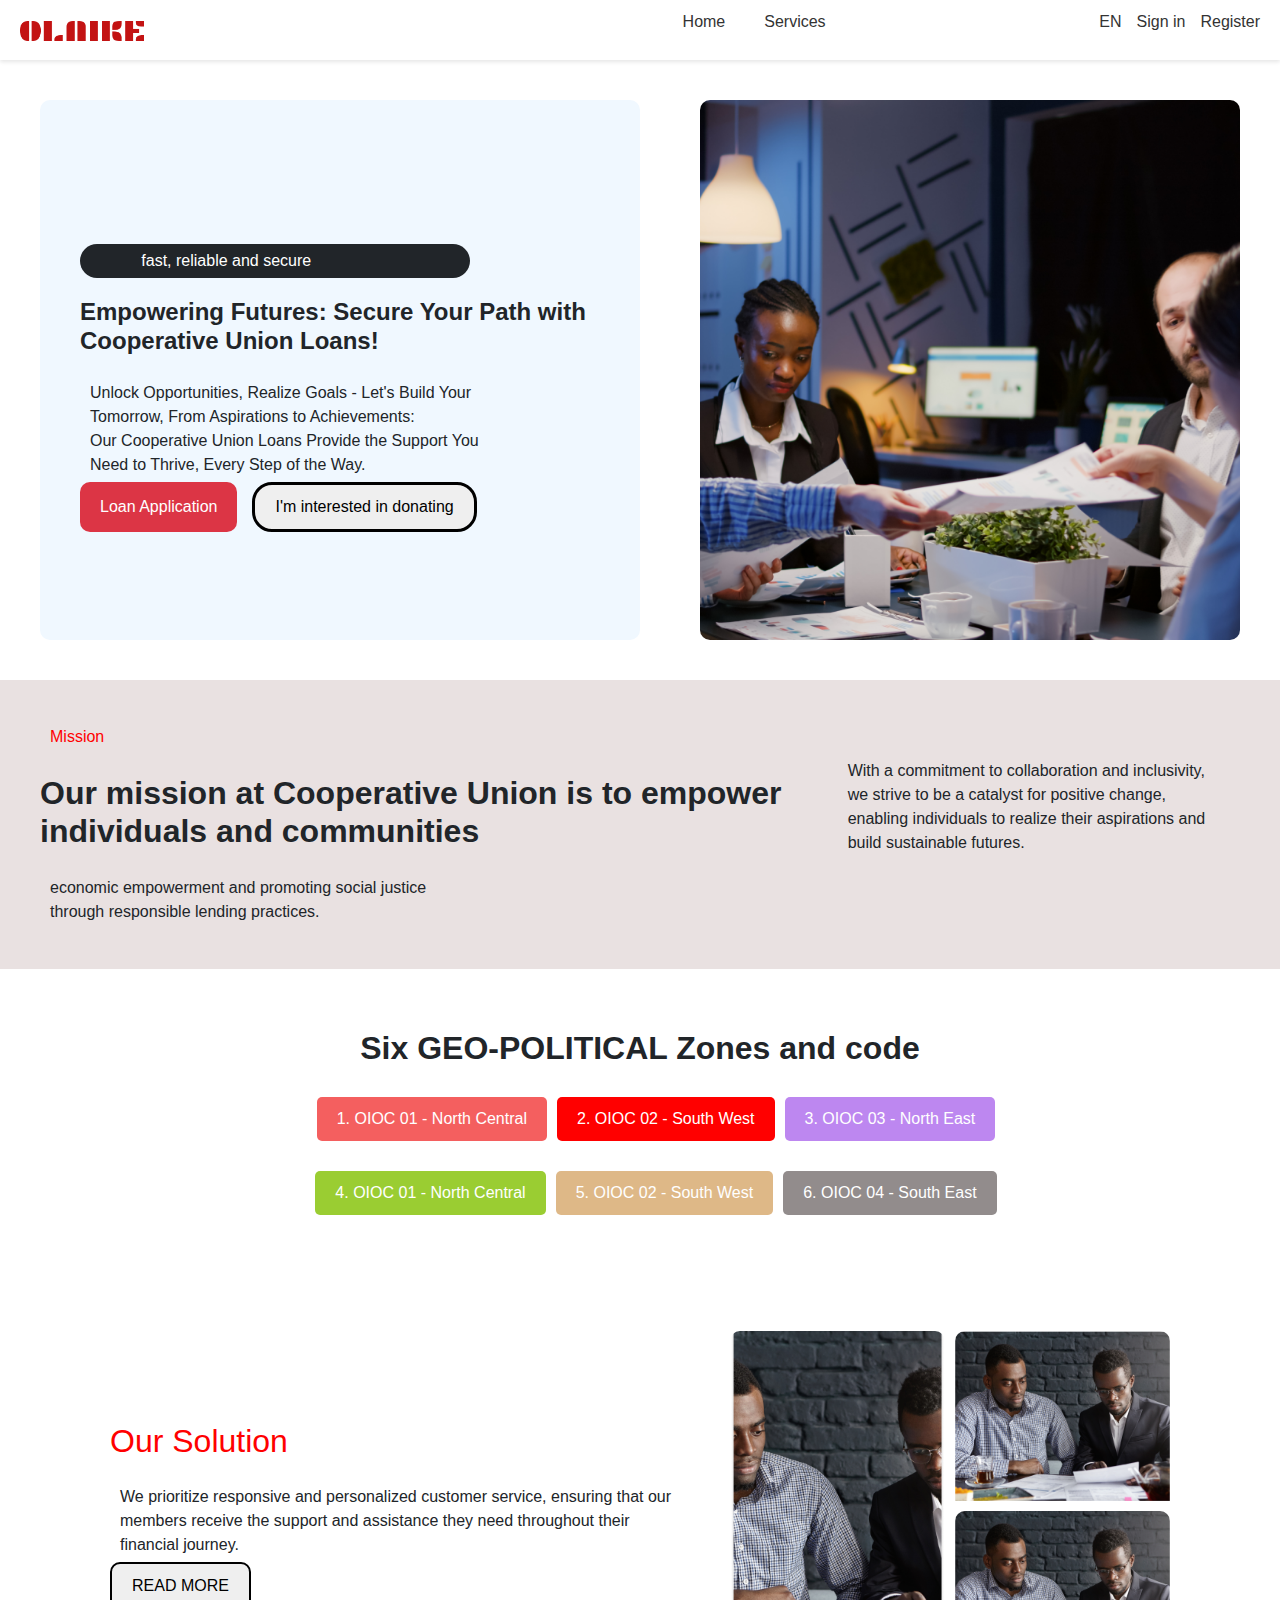
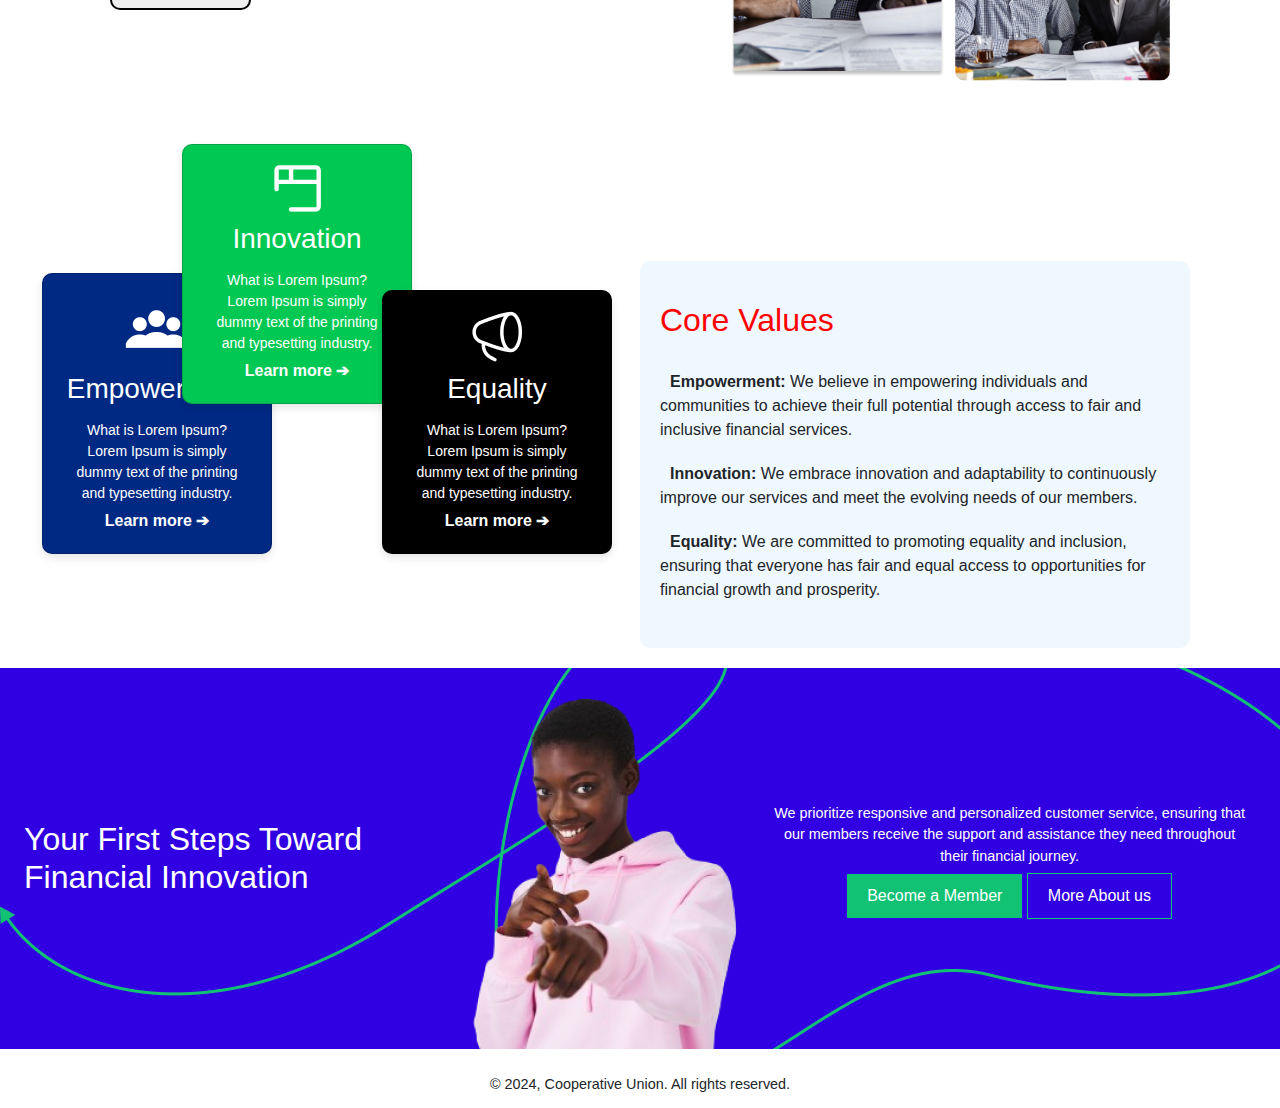
==== index.html @ 9600fcdb "Add files via upload" ====
<!DOCTYPE html>
<html lang="en">
<head>
    <meta charset="UTF-8">
    <meta name="viewport" content="width=device-width, initial-scale=1.0">
    <title>Cooperative Union</title>
    <link href="https://cdn.jsdelivr.net/npm/bootstrap@5.3.3/dist/css/bootstrap.min.css" rel="stylesheet" integrity="sha384-QWTKZyjpPEjISv5WaRU9OFeRpok6YctnYmDr5pNlyT2bRjXh0JMhjY6hW+ALEwIH" crossorigin="anonymous">
    <link rel="stylesheet" href="css/style.css">
</head>
<body>
     <header>
    <div class="logo"><img src="./images/OLAIKE.png" alt="" class="w-50"></div>
    <nav>
        <ul>
            <li style="margin-right: 24px;"><a href="index.html">Home</a></li>
            <li style="margin-right: 300px; width:20px;">
                <a href="#">Services</a>
                <ul class="dropdown" style="">
                    <li><a href="#">Weekly Thrift package</a></li>
                    <li><a href="#">Cooperative Society sorting up mentorship</a></li>
                    <li><a href="#">Cooperative account audit & Supervision</a></li>
                    <li><a href="#">Business & Marketing Strategic Service</a></li>
                    <li><a href="#">General Merchandise</a></li>
                    <li><a href="#">Recruiter Service</a></li>
                    <li><a href="#">Investment Packages</a></li>
                    <li><a href="#">BVN, NN Capturing & Validation Service</a></li>
                    <li><a href="#">POS TERMINAL enrollment Services</a></li>
                </ul>
            </li>
            <li><a href="#">EN</a></li>
            <li><a href="loan.html">Sign in</a></li>
            <li><a href="loan.html">Register</a></li>
        </ul>
    </nav>
    </header>

    <section class="hero">
        <div id="text-box">
            <div class="hero-text">
                <div class="top-bar d-flex bg-dark text-white justify-content-center align-items-center w-75">
                    <p>fast, reliable and secure</p>
                    <div class="d-flex w-25 justify-content-around align-items-center">
                        <img src="./images/Vector(2).png" alt="">
                        <img src="./images/Vector(3).png" alt="">
                        <img src="./images/Vector(4).png" alt="">
                    </div>
                </div>
                <h2>Empowering Futures: Secure Your Path with Cooperative Union Loans!</h2>
                <p>Unlock Opportunities, Realize Goals - Let's Build Your <br>Tomorrow,  From Aspirations to Achievements:<br> Our Cooperative Union Loans Provide the Support You <br>Need to Thrive, Every Step of the Way.</p>
                <div class="buttons">
                    <button>Loan Application</button>
                    <button>I'm interested in donating</button>
                </div>
            </div>
        </div>
        <div class="hero-image">
            <img src="./images/diverse-multiethnic-businesspeople-sharing-management-graphs-paperwork-overworking-office-meeting 1.png" alt="Hero Image">
        </div>
    </section>


    <section class="mission">
        <div><p style="color: red;">Mission</p></div>
            <div id="miss" style="display: flex;">
                    <div><h2 style="font-weight: bold; text-align: start;">Our mission at Cooperative Union is to empower individuals and communities </h2><p>economic empowerment and promoting social justice <br>through responsible lending practices.</p>
                </div>
                <div style="text-align: center; width: 50%;"    >
                    <p>With a commitment to collaboration and inclusivity, <br>we strive to be a catalyst for positive change,<br> enabling individuals to realize their aspirations and <br> build sustainable futures.</p>
                 <div>
                 </div>
    </section>

    <section class="geo-zones">
        <h2 style="font-weight:bolder ;">Six GEO-POLITICAL Zones and code</h2>
       <div id="rot"><ul>
        <li style="background-color: rgba(243, 84, 84, 0.938);color: white;">1. OIOC 01 - North Central</li>
        <li style="background-color: red;color: white;">2. OIOC 02 - South West</li>
        <li style="background-color: rgb(189, 135, 240); color: white;">3. OIOC 03 - North East</li></ul></div> 
            
           <div id="rut"   style="justify-content: space-between;"><ul><li style="background-color: yellowgreen; color: white;">4. OIOC 01 - North Central</li>
            <li style="background-color: burlywood; color: white;">5. OIOC 02 - South West</li>
            <li style="background-color: rgb(146, 140, 140);color: white;">6. OIOC 04 - South East</li>
        </ul></div> 
    </section>

    <section class="solution">
        <div class="container">
            <div class="text-section">
                <h2>Our Solution</h2>
                <p>We prioritize responsive and personalized customer service, ensuring that our members receive the support and assistance they need throughout their financial journey.</p>
                <button>READ MORE</button>
            </div>
            <div class="image-section">
                <img src="./images/two-young-african-american-executives-reviewing-financial-report 3.png" alt="Image 1">
               <div>
                <img id="grp" src="./images/two-young-african-american-executives-reviewing-financial-report 2.png" alt="Image 2">
                <img src="./images/two-young-african-american-executives-reviewing-financial-report 1.png" alt="Image 3">
            </div>
                
            </div>
    </section>
    
    <section class="core-values">
        <div class="container">
            <div class="cards-section">
                <div class="card empowerment">
                    <div class="icon"><img src="../images/flat-color-icons_conference-call.png"></div>
                    <h3>Empowerment</h3>
                    <p>What is Lorem Ipsum? Lorem Ipsum is simply dummy text of the printing and typesetting industry.</p>
                    <a href="#">Learn more ➔</a>
                </div>
                <div class="card innovation">
                    <div class="icon"><img src="./images/Vector (1).png"></div>
                    <h3>Innovation</h3>
                    <p>What is Lorem Ipsum? Lorem Ipsum is simply dummy text of the printing and typesetting industry.</p>
                    <a href="#">Learn more ➔</a>
                </div>
                <div class="card equality">
                    <div class="icon"><img src="./images/Group.png" alt=""></div>
                    <h3>Equality</h3>
                    <p>What is Lorem Ipsum? Lorem Ipsum is simply dummy text of the printing and typesetting industry.</p>
                    <a href="#">Learn more ➔</a>
                </div>
            </div>
            <div class="text-section">
                <h2>Core Values</h2>
                <ul>
                    <li><strong>Empowerment:</strong> We believe in empowering individuals and communities to achieve their full potential through access to fair and inclusive financial services.</li>
                    <li><strong>Innovation:</strong> We embrace innovation and adaptability to continuously improve our services and meet the evolving needs of our members.</li>
                    <li><strong>Equality:</strong> We are committed to promoting equality and inclusion, ensuring that everyone has fair and equal access to opportunities for financial growth and prosperity.</li>
                </ul>
            </div>
        </div>
    </section>
    
    <footer>
        <div class="px-4 d-flex justify-content-around align-items-center footer">
            <div class="footer-image d-flex justify-content-around align-items-center">
                <h2>Your First Steps Toward Financial Innovation</h2>
                <img src="./images/cheeky-pretty-african-american-woman-with-short-hair-stylish-pink-hoodie-pointing-you-inviting-event-smiling-looking-excited-removebg-preview 1.png" alt="Footer Image">
            </div>
            <div class="footer-text">
                <p>We prioritize responsive and personalized customer service, ensuring that our members receive the support and assistance they need throughout their financial journey.</p>
                <button>Become a Member</button>
                <button>More About us</button>
            </div>
        </div>
        <div class="buttom d-flex justify-content-center align-items-center pb-2">
            <p>© 2024, Cooperative Union. All rights reserved.</p>
        </div>
    </footer>
    <script src="https://cdn.jsdelivr.net/npm/bootstrap@5.3.3/dist/js/bootstrap.bundle.min.js" integrity="sha384-YvpcrYf0tY3lHB60NNkmXc5s9fDVZLESaAA55NDzOxhy9GkcIdslK1eN7N6jIeHz" crossorigin="anonymous"></script>
</body>
</html>
---- css/style.css ----
/* General Styles */
body {
    font-family: Arial, sans-serif;
    margin: 0;
    padding: 0;
    box-sizing: border-box;
}
p{
    margin: 0;
    padding: 5px 10px;
}

h2 {
    font-size: 2em;
    font-weight: 500px;
    margin:20px 0;
}

.logo{
    width: 20%;
}

header {
    display: flex;
    justify-content: space-between;
    align-items: center;
    background-color: #fff;
    padding: 10px 20px;
    box-shadow: 0 2px 4px rgba(0, 0, 0, 0.1);
}


header nav ul {
    list-style: none;
    display: flex;
    gap: 15px;
}

header nav ul li {
    position: relative;
}

header nav ul li a {
    text-decoration: none;
    color: #333;
    font-size: 1em;
}

header nav ul li .dropdown {
    display: none;
    width: 2500%;
    position: absolute;
    background-color: #fff;
    top: 100%;
    left: 0;
    box-shadow: 0 2px 4px rgba(0, 0, 0, 0.1);
    z-index: 1000;
}

header nav ul li:hover .dropdown {
    display: block;
}

header nav ul li .dropdown li {
    padding: 10px;
}

header nav ul li .dropdown li a {
    display: block;
}

/* Hero Section */
.hero {
    display: flex;
    justify-content: space-between;
    margin: 40px;
}

#text-box {
    width: 50%;
    background-color: aliceblue;
    padding: 40px;
    border-radius: 10px;
}

.hero-text h2 {
    font-size: 1.5em;
    margin-bottom: 20px;
    font-weight: 800;
}

.top-bar{
    border-radius: 20px;
}

.hero-text .buttons {
    display: flex;
    gap: 15px;
}

.hero-text .buttons button {
    padding: 10px 20px;
    font-size: 1em;
    border: none;
    cursor: pointer;
}

.hero-text .buttons button:first-child {
    background-color: #dc3545;
    color: #fff;
    border-radius: 10px;
}

.hero-text{
    margin-top: 20%;
}

.hero-text .buttons button:last-child {
  border: solid;
    color: black;
    border-radius: 20px;
}

.hero-image{
    width: 45%;
}

.hero-image img {
    width: 100%;
    height: auto;
    border-radius: 10px;
}

/* Mission Section */
.mission {
    padding: 40px;
    text-align: center;
    background-color: #e9e1e1;
}
.mission p{
text-align: start;
}


/* Geo Zones Section */
.geo-zones {
    padding: 40px 20px;
}

#rot{
margin: 30px;
}

.geo-zones h2 {
    text-align: center;
}

.geo-zones ul {
    list-style: none;
    display: flex;
    flex-wrap: wrap;
    justify-content: center;
    gap: 10px;
}

.geo-zones ul li {
    background-color: #e9ecef;
    padding: 10px 20px;
    border-radius: 5px;
}

/* Solution Section */
.solution {
        display: flex;
        flex-wrap: wrap;
        justify-content: center;
        align-items: center;
        padding: 20px;
        margin-bottom: 100px;
    }
    .text-section {
        flex: 1 1 300px;
        padding: 20px;
    }
    .text-section h2 {
        color: red;
    }
    .text-section p {
        font-size: 16px;
        line-height: 1.5;
    }
    .text-section button {
       
        color: black;
        border: 2px solid;
        border-radius: 10px;
        padding: 10px 20px;
        cursor: pointer;
        /* transition: background-color 0.3s ease; */
    }
    .text-section button:hover {
        /* background-color: lightgray; */
    }
    #grp{
        padding-bottom: 10px;
    }
    .image-section {
        flex: 1 1 300px;
        display: grid;
        grid-template-columns: repeat(2, 1fr);
        gap: 10px;
        padding: 20px;
    }
    .image-section img {
        width: 100%;
        border-radius: 10px;
    }


/* Core Values Section */
body {
    font-family: Arial, sans-serif;
    margin: 0;
    padding: 0;
    box-sizing: border-box;
}
.container {
    display: flex;
    flex-wrap: wrap;
    justify-content: space-around;
    align-items: center;
    padding: 20px;
}
.cards-section {
    flex: 1 1 40%;
    display: flex;
    flex-wrap: wrap;
    gap: 20px;
    justify-content: center;
    position: relative;
    left: 2px;
}
.card {
    width: 230px;
    padding: 20px;
    border-radius: 10px;
    color: white;
    text-align: center;
    box-shadow: 0 4px 8px rgba(0, 0, 0, 0.1);
    /* transition: transform 0.3s; */
    z-index: 1;
    position: absolute;
}
.card:hover {
    transform: translate(10px);
    z-index: 333;
}
.card h3 {
    margin: 10px 0;
}
.card p {
    font-size: 14px;
}
.card a {
    color: white;
    text-decoration: none;
    font-weight: bold;
}
.empowerment {
    background-color: #002984;
    left: -50px;
    bottom:-100px;
}
.innovation {
    background-color: #00c853;
    bottom:50px;
    left: 90px;
}
.equality {
    background-color: black;
    right: 30px;
    bottom:-100px;
}
.text-section {
    flex: 1 1 40%;
    padding: 20px;
    border-radius: 10px;
}
.text-section:last-child {
    background-color: aliceblue;
}
.text-section h2 {
    color: red;
}
.text-section ul {
    list-style: none;
    padding: 0;
}
.text-section ul li {
    padding: 10px 0;
}
.text-section ul li::before {
    content: url(./img/Vector.png);
    margin-right: 10px;
    color: red;
}

/* Footer */
.footer {
    display: flex;
    background-image: url('../images/Vector14.png');
    background-size: cover;
    background-color: #3100e2;
    color: #fff;
}
.footer-text {
    text-align: center;
    margin-bottom: 20px;
    width: 40%;
}


.footer-text button {
    padding: 10px 20px;
    font-size: 1em;
    border: none;
    cursor: pointer;
    background-color: #12C274;
    color: #fff;
}
.footer-text button:last-child{
    background-color: #12c27300;
    border: 1px solid #12C274;
}
.footer-text button:last-child:hover {
    background-color: #12C274;
}
.footer-text button:hover{
    background-color: #12c27300;
    border: 1px solid #12C274;
}
.footer-image {
    width: 60%;
}
.footer-image img {
    max-width: 90%;
    height: auto;
}

footer p {
    font-size: 0.9em;
    margin-top: 20px;
}

/* Responsive Styles */
@media (max-width: 768px) {
    .hero {
        flex-direction: column;
    }

    .hero-text {
        max-width: 100%;
    }

    .core-values .values .value {
        flex: 1 1 calc(50% - 40px);
    }
}

@media (max-width: 576px) {
    header nav ul {
        flex-direction: column;
        align-items: flex-start;
    }

    .core-values .values .value {
        flex: 1 1 100%;
    }
}
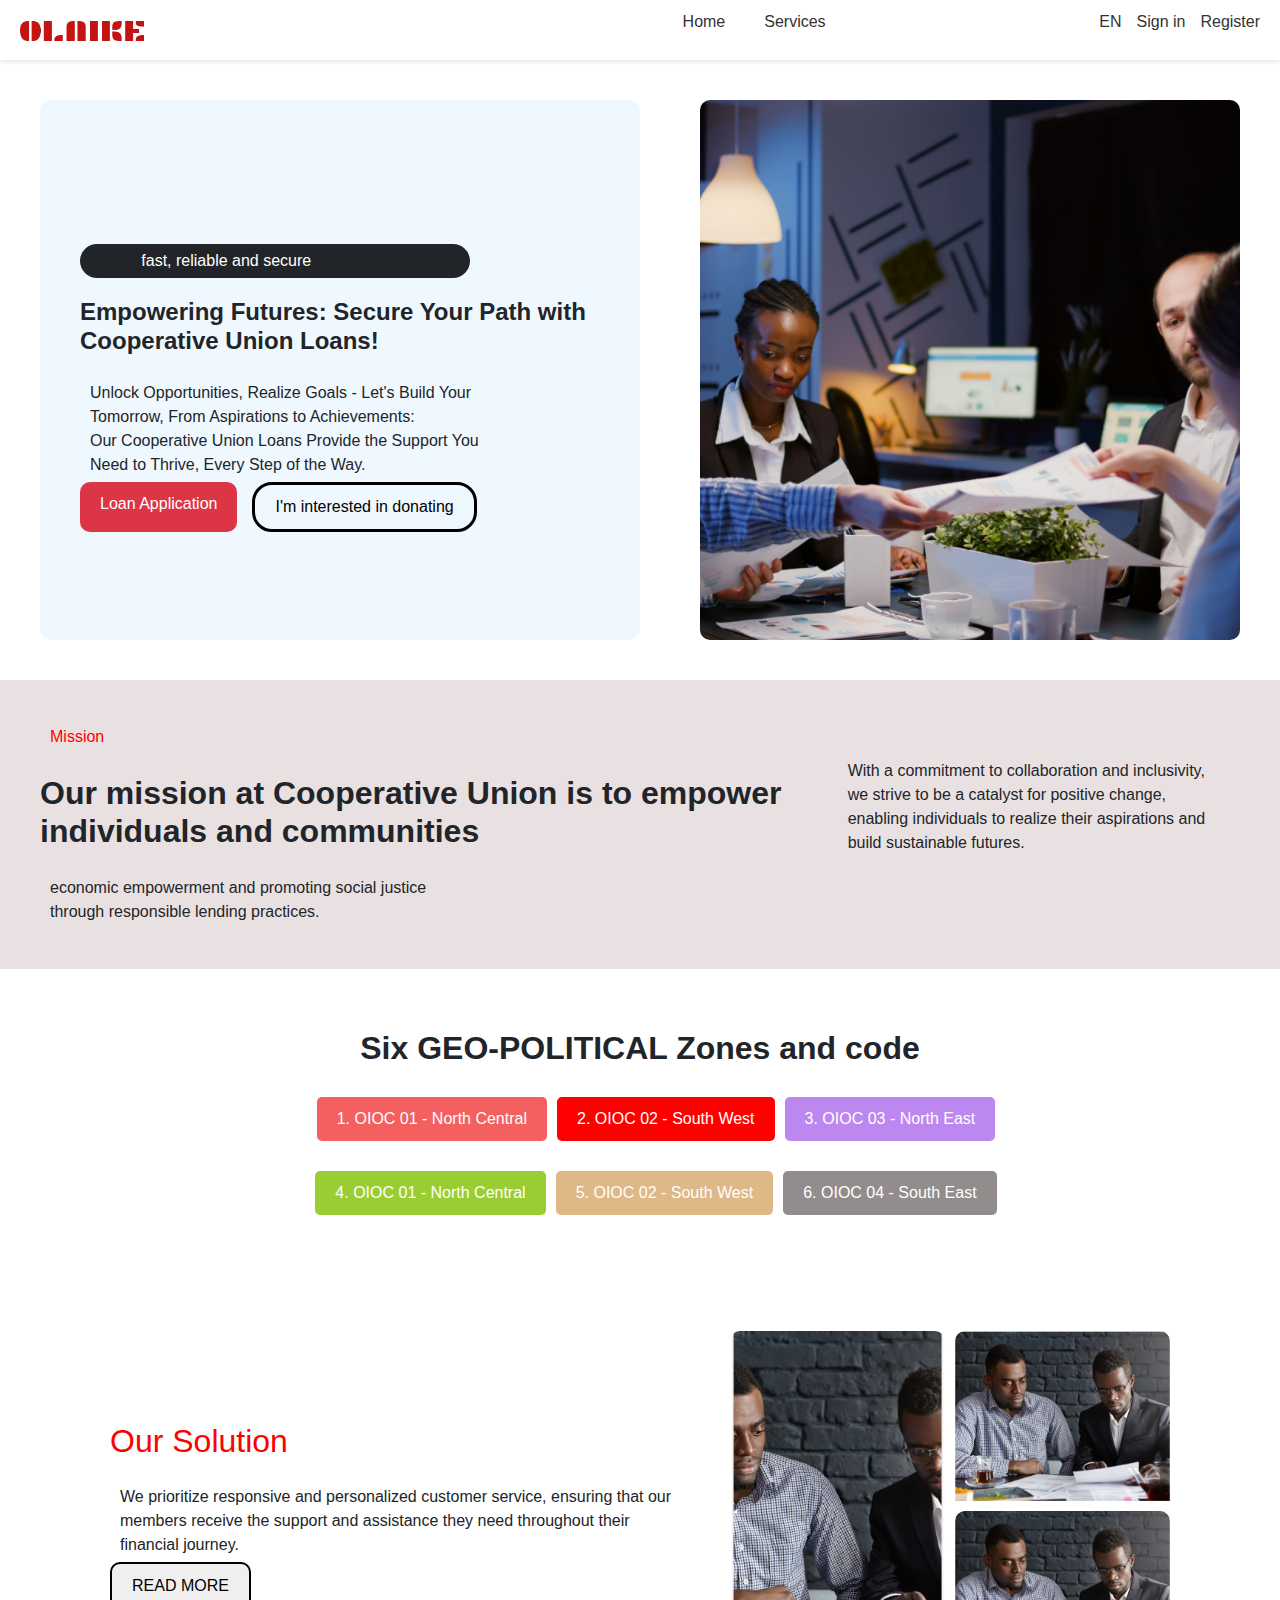
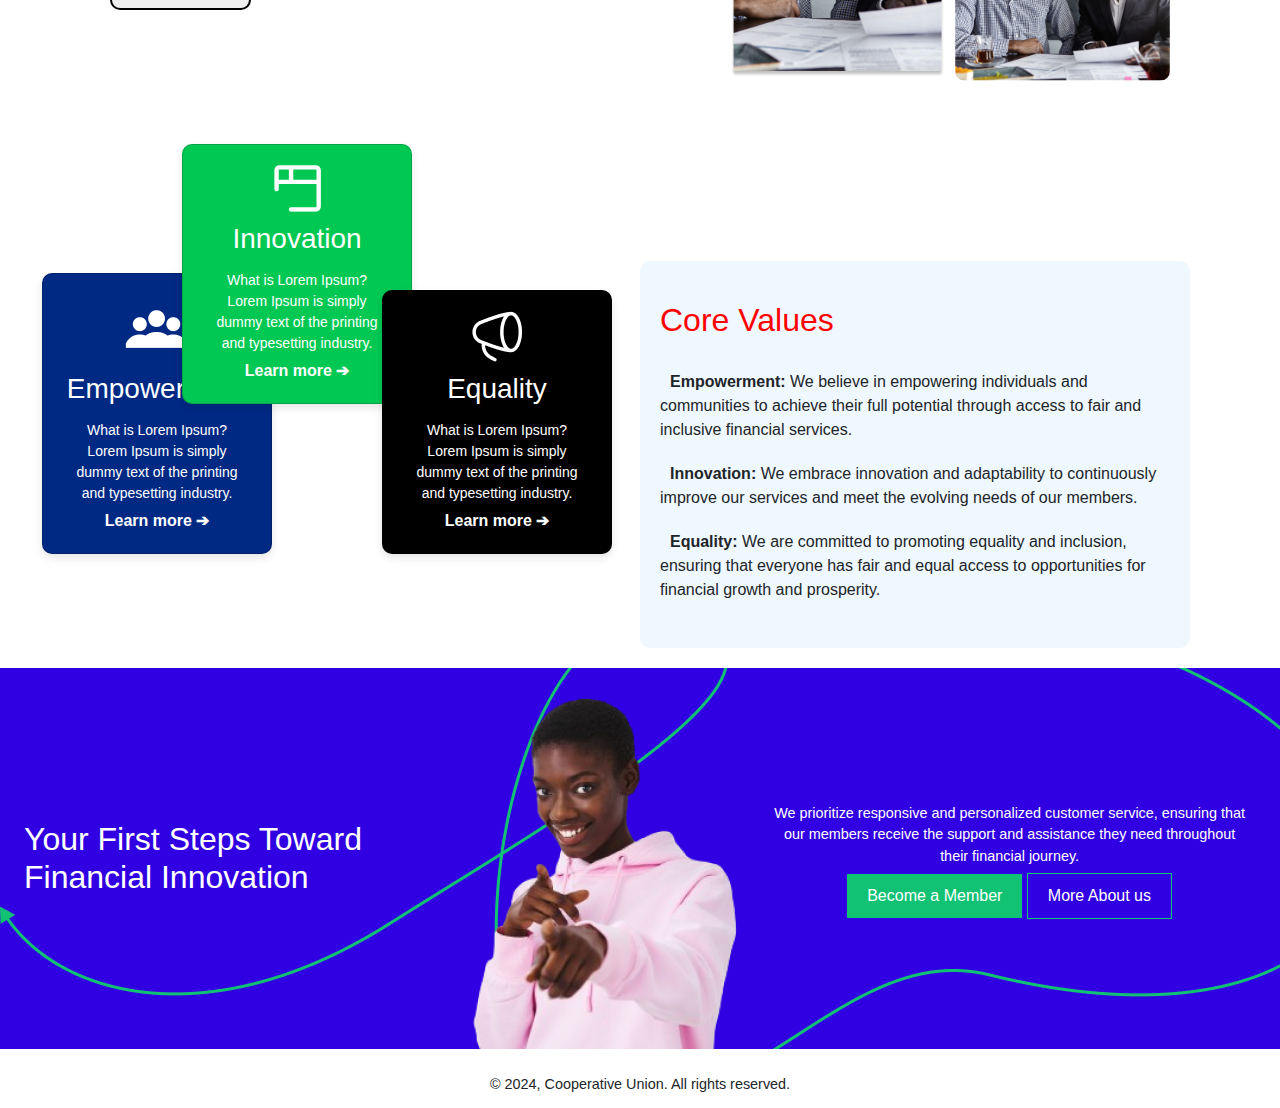
==== commit 18c654cf: "Add files via upload" ====
--- a/index.html
+++ b/index.html
@@ -8,7 +8,7 @@
     <link rel="stylesheet" href="css/style.css">
 </head>
 <body>
-     <header>
+     <header class="">
     <div class="logo"><img src="./images/OLAIKE.png" alt="" class="w-50"></div>
     <nav>
         <ul>
@@ -28,8 +28,8 @@
                 </ul>
             </li>
             <li><a href="#">EN</a></li>
-            <li><a href="loan.html">Sign in</a></li>
-            <li><a href="loan.html">Register</a></li>
+            <li><a href="signin.html">Sign in</a></li>
+            <li><a href="signup.html">Register</a></li>
         </ul>
     </nav>
     </header>
@@ -48,8 +48,8 @@
                 <h2>Empowering Futures: Secure Your Path with Cooperative Union Loans!</h2>
                 <p>Unlock Opportunities, Realize Goals - Let's Build Your <br>Tomorrow,  From Aspirations to Achievements:<br> Our Cooperative Union Loans Provide the Support You <br>Need to Thrive, Every Step of the Way.</p>
                 <div class="buttons">
-                    <button>Loan Application</button>
-                    <button>I'm interested in donating</button>
+                    <a href="loan.html">Loan Application</a>
+                    <a>I'm interested in donating</a>
                 </div>
             </div>
         </div>
--- a/css/style.css
+++ b/css/style.css
@@ -4,6 +4,9 @@
     margin: 0;
     padding: 0;
     box-sizing: border-box;
+}
+a{
+    text-decoration: none;
 }
 p{
     margin: 0;
@@ -98,14 +101,14 @@
     gap: 15px;
 }
 
-.hero-text .buttons button {
+.hero-text .buttons a {
     padding: 10px 20px;
     font-size: 1em;
     border: none;
     cursor: pointer;
 }
 
-.hero-text .buttons button:first-child {
+.hero-text .buttons a:first-child {
     background-color: #dc3545;
     color: #fff;
     border-radius: 10px;
@@ -115,7 +118,7 @@
     margin-top: 20%;
 }
 
-.hero-text .buttons button:last-child {
+.hero-text .buttons a:last-child {
   border: solid;
     color: black;
     border-radius: 20px;
@@ -198,9 +201,7 @@
         cursor: pointer;
         /* transition: background-color 0.3s ease; */
     }
-    .text-section button:hover {
-        /* background-color: lightgray; */
-    }
+
     #grp{
         padding-bottom: 10px;
     }
@@ -216,14 +217,6 @@
         border-radius: 10px;
     }
 
-
-/* Core Values Section */
-body {
-    font-family: Arial, sans-serif;
-    margin: 0;
-    padding: 0;
-    box-sizing: border-box;
-}
 .container {
     display: flex;
     flex-wrap: wrap;
